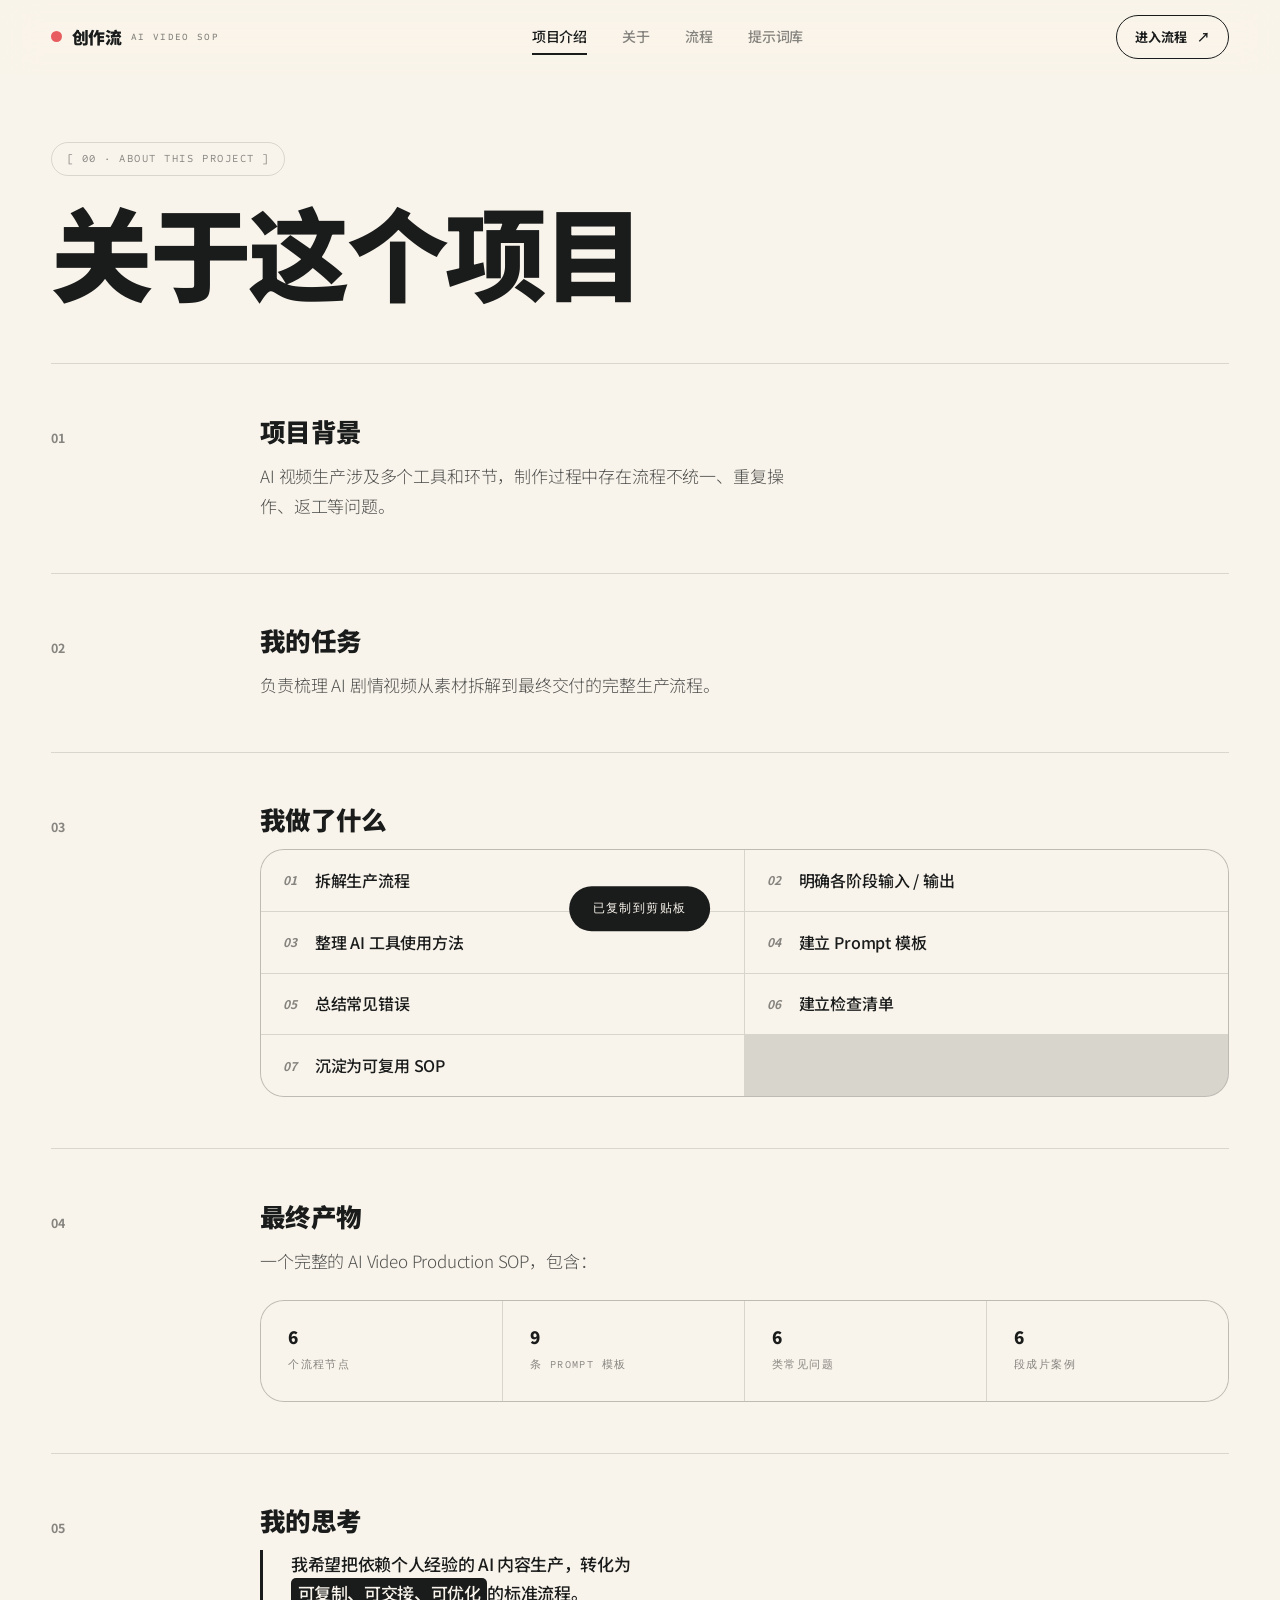
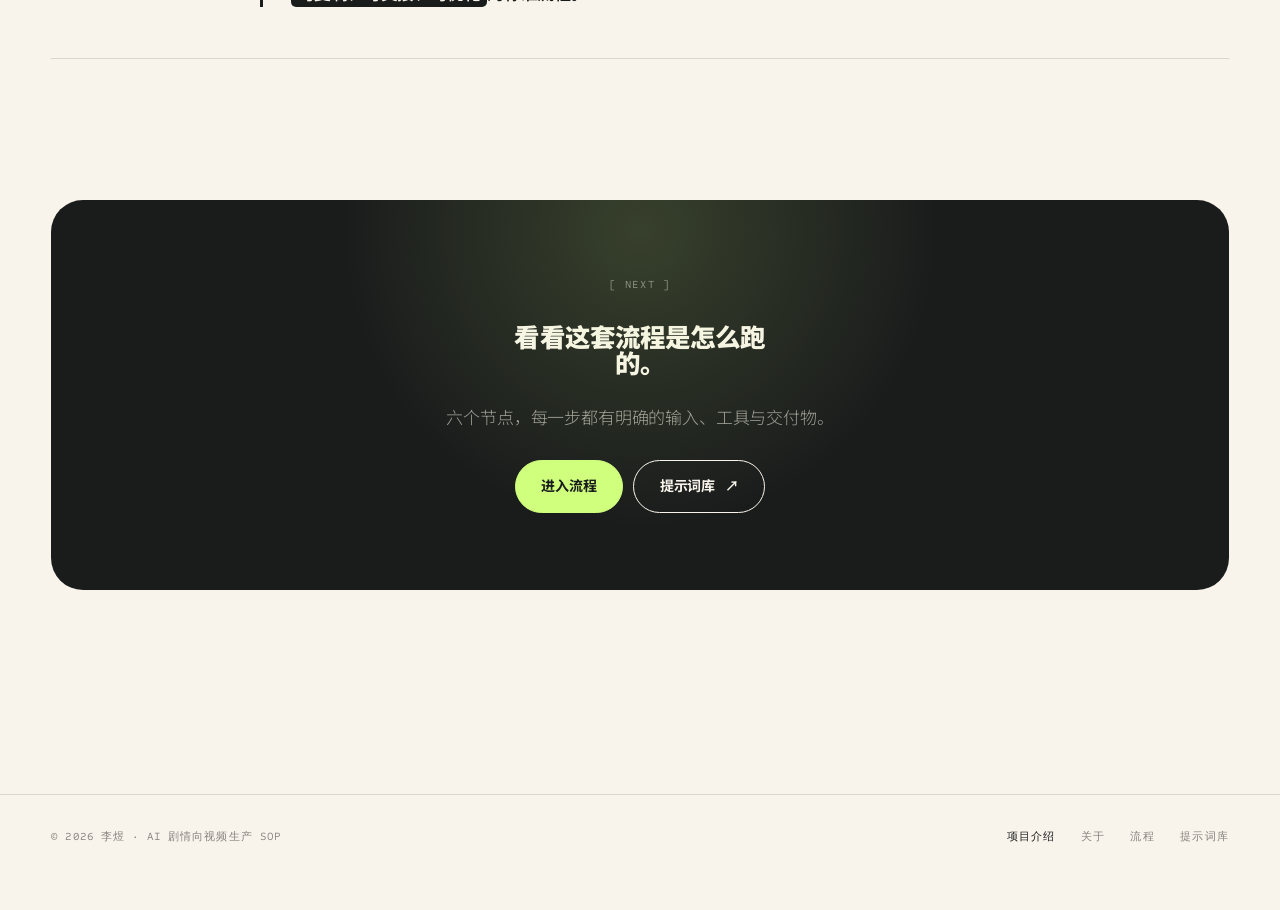
==== about.html @ 64bfa483 "feat: 新增 00 · ABOUT THIS PROJECT 页面，移除电话联系方式 新增 about.html（导航第一位）： - 00 · ABOUT THIS PROJECT，五个板块：  " ====
<!DOCTYPE html>
<html lang="zh-CN">
<head>
<meta charset="UTF-8">
<meta name="viewport" content="width=device-width, initial-scale=1.0">
<title>关于这个项目 · AI Video Production SOP</title>
<meta name="description" content="项目背景、任务、执行过程、最终产物与方法思考。把 AI 剧情视频生产沉淀为可复用的标准流程。">
<link rel="preconnect" href="https://fonts.googleapis.com">
<link rel="preconnect" href="https://fonts.gstatic.com" crossorigin>
<link href="https://fonts.googleapis.com/css2?family=Noto+Sans+SC:wght@300;400;500;700;900&family=Sometype+Mono:wght@400;500;700&display=swap" rel="stylesheet">
<link rel="icon" type="image/svg+xml" href="assets/favicon.svg">
<meta property="og:type" content="website">
<meta property="og:title" content="关于这个项目 · AI Video Production SOP">
<meta property="og:description" content="把依赖个人经验的 AI 内容生产，转化为可复制、可交接、可优化的标准流程。">
<meta property="og:url" content="https://liz9558601-sys.github.io/SOP/about.html">
<meta name="twitter:card" content="summary">
<link rel="stylesheet" href="assets/css/main.css">
</head>
<body>

<div class="prog" id="prog"></div>

<div class="mmenu" id="mmenu">
  <a href="about.html"><i>00</i>项目介绍</a>
  <a href="index.html"><i>01</i>关于</a>
  <a href="process.html"><i>02</i>流程</a>
  <a href="library.html"><i>03</i>提示词库</a>
  <p class="mmenu__foot">李煜</p>
</div>

<header class="nav" id="nav">
  <div class="wrap nav__in">
    <a href="index.html" class="brand">
      <span class="brand__dot"></span>
      创作流 <small>AI VIDEO SOP</small>
    </a>
    <nav class="nav__links">
      <a href="about.html" class="is-active">项目介绍</a>
      <a href="index.html">关于</a>
      <a href="process.html">流程</a>
      <a href="library.html">提示词库</a>
    </nav>
    <div style="display:flex;align-items:center;gap:.6rem">
      <a href="process.html" class="btn btn--sm"><span>进入流程</span><span class="btn__arw">↗</span></a>
      <button class="burger" id="burger" aria-label="打开菜单" aria-expanded="false"><span></span><span></span></button>
    </div>
  </div>
</header>

<main>

<!-- ========== HERO ========== -->
<section class="sec" style="padding-bottom:clamp(2.5rem,5vw,4rem)">
  <div class="wrap">
    <p class="tag rv">[ 00 · ABOUT THIS PROJECT ]</p>
    <h1 class="display rv" style="margin-top:1.5rem">关于这个项目</h1>
  </div>
</section>

<!-- ========== 五个板块 ========== -->
<section style="padding-bottom:var(--sec)">
  <div class="wrap">
    <div class="blks">

      <!-- 01 项目背景 -->
      <article class="blk rv">
        <div class="blk__n">01</div>
        <div class="blk__c">
          <h2>项目背景</h2>
          <p>AI 视频生产涉及多个工具和环节，制作过程中存在流程不统一、重复操作、返工等问题。</p>
        </div>
      </article>

      <!-- 02 我的任务 -->
      <article class="blk rv">
        <div class="blk__n">02</div>
        <div class="blk__c">
          <h2>我的任务</h2>
          <p>负责梳理 AI 剧情视频从素材拆解到最终交付的完整生产流程。</p>
        </div>
      </article>

      <!-- 03 我做了什么 -->
      <article class="blk rv">
        <div class="blk__n">03</div>
        <div class="blk__c">
          <h2>我做了什么</h2>
          <ol class="did">
            <li><i>01</i><span>拆解生产流程</span></li>
            <li><i>02</i><span>明确各阶段输入 / 输出</span></li>
            <li><i>03</i><span>整理 AI 工具使用方法</span></li>
            <li><i>04</i><span>建立 Prompt 模板</span></li>
            <li><i>05</i><span>总结常见错误</span></li>
            <li><i>06</i><span>建立检查清单</span></li>
            <li><i>07</i><span>沉淀为可复用 SOP</span></li>
          </ol>
        </div>
      </article>

      <!-- 04 最终产物 -->
      <article class="blk rv">
        <div class="blk__n">04</div>
        <div class="blk__c">
          <h2>最终产物</h2>
          <p>一个完整的 AI Video Production SOP，包含：</p>
          <div class="deliver">
            <div><b>6</b><span>个流程节点</span></div>
            <div><b>9</b><span>条 Prompt 模板</span></div>
            <div><b>6</b><span>类常见问题</span></div>
            <div><b>6</b><span>段成片案例</span></div>
          </div>
        </div>
      </article>

      <!-- 05 我的思考 -->
      <article class="blk rv">
        <div class="blk__n">05</div>
        <div class="blk__c">
          <h2>我的思考</h2>
          <blockquote class="think">
            <p>我希望把依赖个人经验的 AI 内容生产，转化为<em>可复制、可交接、可优化</em>的标准流程。</p>
          </blockquote>
        </div>
      </article>

    </div>
  </div>
</section>

<!-- ========== CTA ========== -->
<section class="sec" style="padding-top:0">
  <div class="wrap">
    <div class="cta rv">
      <div class="glow"></div>
      <p class="label" style="color:rgba(249,244,235,.5)">[ NEXT ]</p>
      <h2>看看这套流程是怎么跑的。</h2>
      <p>六个节点，每一步都有明确的输入、工具与交付物。</p>
      <div style="display:flex;gap:.6rem;flex-wrap:wrap;justify-content:center">
        <a href="process.html" class="btn btn--lime"><span>进入流程</span></a>
        <a href="library.html" class="btn"><span>提示词库</span><span class="btn__arw">↗</span></a>
      </div>
    </div>
  </div>
</section>

<footer>
  <div class="wrap foot">
    <p>© 2026 李煜 · AI 剧情向视频生产 SOP</p>
    <nav>
      <a href="about.html" class="is-active">项目介绍</a>
      <a href="index.html">关于</a>
      <a href="process.html">流程</a>
      <a href="library.html">提示词库</a>
    </nav>
  </div>
</footer>
</main>

<button class="totop" id="totop" aria-label="回到顶部">↑</button>
<div class="toast" id="toast">已复制到剪贴板</div>

<script src="assets/js/main.js"></script>
</body>
</html>
---- assets/css/main.css ----
/* ============================================================
   tokens
   ============================================================ */
:root{
  --cream:#F9F4EB;
  --cream-2:#F2EBDD;
  --dark:#1A1C1C;
  --muted:rgba(26,28,28,.52);
  --line:rgba(26,28,28,.14);
  --lime:#D0FF7E;
  --red:#E75D60;
  --sand:#E8DFCC;

  --sans:'Noto Sans SC','PingFang SC','Microsoft YaHei',sans-serif;
  --mono:'Sometype Mono',ui-monospace,'SFMono-Regular',Menlo,monospace;

  --pad:clamp(1.25rem,4vw,3.5rem);
  --sec:clamp(5rem,11vw,11rem);
  --r:1.5rem;
  --r-lg:2rem;
}

*,*::before,*::after{box-sizing:border-box;margin:0;padding:0}
html{scroll-behavior:smooth;-webkit-text-size-adjust:100%}
body{
  background:var(--cream);color:var(--dark);
  font-family:var(--sans);font-weight:400;
  font-size:clamp(.95rem,.88rem + .3vw,1.0625rem);
  line-height:1.7;letter-spacing:-.01em;
  -webkit-font-smoothing:antialiased;overflow-x:hidden;
  cursor:default;
}
img,video{display:block;max-width:100%}
a{color:inherit;text-decoration:none}
button{font:inherit;color:inherit;background:none;border:none;cursor:pointer}
::selection{background:var(--lime);color:var(--dark)}

.wrap{max-width:1560px;margin:0 auto;padding-inline:var(--pad)}

/* ============================================================
   type
   ============================================================ */
.mono{font-family:var(--mono);font-weight:500;letter-spacing:.06em}
.label{
  font-family:var(--mono);font-size:.68rem;font-weight:500;
  letter-spacing:.16em;text-transform:uppercase;color:var(--muted);
}
.display{
  font-weight:900;line-height:.98;letter-spacing:-.035em;
  font-size:clamp(2.6rem,1.4rem + 6.2vw,7.5rem);
}
.h2{
  font-weight:900;line-height:1.04;letter-spacing:-.03em;
  font-size:clamp(2rem,1.2rem + 3.4vw,4.25rem);
}
.h3{
  font-weight:700;line-height:1.2;letter-spacing:-.02em;
  font-size:clamp(1.3rem,1.05rem + .9vw,2rem);
}
.h-line{display:block}
.h-shift{margin-left:1.8rem}
.lead{
  font-size:clamp(1rem,.93rem + .5vw,1.35rem);
  line-height:1.62;font-weight:300;color:rgba(26,28,28,.72);
  letter-spacing:-.015em;
}
.rule{height:1px;background:var(--line);border:0}

/* ============================================================
   nav
   ============================================================ */
.nav{
  position:fixed;inset:0 0 auto 0;z-index:100;
  background:rgba(249,244,235,.78);
  backdrop-filter:blur(18px) saturate(160%);
  -webkit-backdrop-filter:blur(18px) saturate(160%);
  border-bottom:1px solid transparent;transition:border-color .4s,background .4s;
}
.nav.stuck{border-bottom-color:var(--line)}
.nav__in{display:flex;align-items:center;justify-content:space-between;gap:2rem;height:74px}
.brand{display:flex;align-items:center;gap:.6rem;font-weight:900;letter-spacing:-.03em;font-size:1.05rem}
.brand__dot{width:11px;height:11px;border-radius:50%;background:var(--red);flex:none;
  animation:pulse 2.4s ease-in-out infinite}
@keyframes pulse{0%,100%{transform:scale(1)}50%{transform:scale(1.35)}}
.brand small{font-family:var(--mono);font-size:.6rem;font-weight:500;letter-spacing:.14em;color:var(--muted)}
.nav__links{display:flex;gap:2.2rem;align-items:center}
.nav__links a{font-size:.875rem;font-weight:500;color:var(--muted);position:relative;transition:color .25s;padding:.25rem 0}
.nav__links a::after{content:'';position:absolute;left:0;bottom:-2px;width:0;height:1.5px;background:var(--dark);transition:width .35s cubic-bezier(.4,0,.2,1)}
.nav__links a:hover,.nav__links a.is-active{color:var(--dark)}
.nav__links a:hover::after,.nav__links a.is-active::after{width:100%}
@media(max-width:900px){.nav__links{display:none}}

/* ============================================================
   buttons
   ============================================================ */
.btn{
  display:inline-flex;align-items:center;gap:.6rem;
  padding:.85rem 1.6rem;border-radius:9999px;
  font-size:.875rem;font-weight:700;letter-spacing:-.01em;
  border:1px solid var(--dark);overflow:hidden;position:relative;
  transition:color .45s cubic-bezier(.4,0,.2,1),transform .3s;
}
.btn::before{
  content:'';position:absolute;inset:0;background:var(--dark);
  transform:translateY(101%);transition:transform .45s cubic-bezier(.4,0,.2,1);z-index:0;border-radius:9999px;
}
.btn:hover::before{transform:translateY(0)}
.btn:hover{color:var(--cream)}
.btn span{position:relative;z-index:1}
.btn--sm{padding:.6rem 1.15rem;font-size:.8125rem}
.btn--fill{background:var(--dark);color:var(--cream)}
.btn--fill::before{background:var(--lime)}
.btn--fill:hover{color:var(--dark)}
.btn--lime{background:var(--lime);border-color:var(--lime);color:var(--dark)}
.btn--lime::before{background:var(--dark)}
.btn--lime:hover{color:var(--lime)}
.btn__arw{transition:transform .4s cubic-bezier(.4,0,.2,1)}
.btn:hover .btn__arw{transform:translate(3px,-3px)}
.btn--ghost{border-color:var(--line);background:transparent;color:var(--dark);font-weight:500}
.btn--ghost::before{background:var(--dark)}
.btn--ghost:hover{color:var(--cream)}

/* ============================================================
   scroll progress
   ============================================================ */
.prog{position:fixed;top:0;left:0;height:2px;width:0;background:var(--lime);z-index:130;
  transition:width .08s linear;pointer-events:none}

/* ============================================================
   burger + mobile menu
   ============================================================ */
.burger{display:none;width:42px;height:42px;border-radius:50%;border:1px solid var(--line);
  flex:none;flex-direction:column;align-items:center;justify-content:center;gap:5px;
  transition:background .3s}
.burger span{display:block;width:16px;height:1.5px;background:var(--dark);
  transition:transform .42s cubic-bezier(.4,0,.2,1)}
.burger.on{background:var(--dark)}
.burger.on span{background:var(--cream)}
.burger.on span:nth-child(1){transform:translateY(3.25px) rotate(45deg)}
.burger.on span:nth-child(2){transform:translateY(-3.25px) rotate(-45deg)}
@media(max-width:900px){.burger{display:flex}}
@media(max-width:620px){.nav .btn{display:none}}

.mmenu{
  position:fixed;inset:0;z-index:99;background:var(--cream);
  display:flex;flex-direction:column;justify-content:center;gap:.2rem;
  padding:6rem var(--pad) 3rem;opacity:0;visibility:hidden;
  transition:opacity .45s cubic-bezier(.4,0,.2,1),visibility .45s;
}
.mmenu.on{opacity:1;visibility:visible}
.mmenu a{
  display:flex;align-items:baseline;gap:1rem;padding:.6rem 0;
  border-bottom:1px solid var(--line);
  font-size:clamp(1.9rem,1.1rem+6vw,3.2rem);font-weight:900;letter-spacing:-.03em;
  opacity:0;transform:translateY(20px);
  transition:opacity .5s cubic-bezier(.16,1,.3,1),transform .5s cubic-bezier(.16,1,.3,1);
}
.mmenu.on a{opacity:1;transform:none}
.mmenu.on a:nth-child(1){transition-delay:.08s}
.mmenu.on a:nth-child(2){transition-delay:.14s}
.mmenu.on a:nth-child(3){transition-delay:.2s}
.mmenu.on a:nth-child(4){transition-delay:.26s}
.mmenu a i{font-family:var(--mono);font-style:normal;font-size:.68rem;letter-spacing:.13em;color:var(--muted);flex:none}
.mmenu__foot{margin-top:2rem;font-family:var(--mono);font-size:.68rem;letter-spacing:.13em;
  text-transform:uppercase;color:var(--muted)}
body.locked{overflow:hidden}

/* ============================================================
   hero (home)
   ============================================================ */
.hero{padding-top:calc(74px + clamp(3.5rem,8vw,7rem));padding-bottom:clamp(4rem,8vw,6.5rem);position:relative;overflow:hidden}
.hero__grid{display:grid;grid-template-columns:1fr;gap:clamp(2rem,4vw,3.5rem)}
@media(min-width:980px){
  .hero__grid{grid-template-columns:minmax(0,1.15fr) minmax(0,.65fr);align-items:end;gap:3.5rem}
}
.hero h1{margin-top:1.5rem}
.hero h1 em{font-style:normal;position:relative;display:inline-block;isolation:isolate}
.hero h1 em::after{
  content:'';position:absolute;left:-.04em;right:-.04em;bottom:.1em;height:.26em;
  background:var(--lime);z-index:-1;border-radius:2px;
  transform:scaleX(0);transform-origin:left;
  animation:underline 1.1s .5s cubic-bezier(.4,0,.2,1) forwards;
}
@keyframes underline{to{transform:scaleX(1)}}

.hero__side{display:flex;flex-direction:column;gap:1.6rem;padding-bottom:.4rem}
.hero__cta{display:flex;flex-wrap:wrap;gap:.6rem}

/* contact card */
.contact{
  border:1px solid var(--line);border-radius:var(--r);
  padding:clamp(1.5rem,2.8vw,2rem);background:rgba(255,255,255,.5);
  display:flex;flex-direction:column;gap:1.1rem;
}
.contact__hd{display:flex;align-items:baseline;justify-content:space-between;gap:1rem}
.contact__name{font-size:clamp(1.6rem,1.2rem+1vw,2.1rem);font-weight:900;letter-spacing:-.03em;line-height:1}
.contact__role{font-family:var(--mono);font-size:.66rem;letter-spacing:.13em;text-transform:uppercase;color:var(--muted)}
.contact__row{display:flex;align-items:center;gap:.75rem;padding:.4rem 0;
  font-family:var(--mono);font-size:.85rem;color:rgba(26,28,28,.82);letter-spacing:.02em}
.contact__row i{width:18px;height:18px;display:grid;place-items:center;border-radius:50%;
  background:var(--dark);color:var(--cream);font-style:normal;font-size:.7rem;flex:none}
.contact__row a{transition:color .2s;border-bottom:1px solid transparent}
.contact__row a:hover{color:var(--dark);border-bottom-color:var(--dark)}

/* ============================================================
   process preview (home)
   ============================================================ */
.preview{display:grid;grid-template-columns:1fr;gap:1rem}
@media(min-width:760px){.preview{grid-template-columns:repeat(3,1fr)}}
@media(min-width:1100px){.preview{grid-template-columns:repeat(6,1fr)}}
.pv{
  border:1px solid var(--line);border-radius:1rem;padding:clamp(1.1rem,1.8vw,1.5rem);
  display:flex;flex-direction:column;gap:.55rem;
  transition:background .4s,border-color .4s,transform .4s;
}
.pv:hover{background:var(--cream-2);border-color:rgba(26,28,28,.26);transform:translateY(-3px)}
.pv__n{font-family:var(--sans);font-weight:700;font-size:.78rem;letter-spacing:.02em;color:var(--muted)}
.pv__t{font-weight:700;font-size:clamp(.95rem,.88rem+.3vw,1.06rem);letter-spacing:-.02em;line-height:1.3}

/* ============================================================
   about blocks (about.html)
   ============================================================ */
.blks{display:flex;flex-direction:column}
.blk{display:grid;grid-template-columns:1fr;gap:.75rem;
  padding-block:clamp(2rem,4vw,3.25rem);border-top:1px solid var(--line)}
.blk:last-child{border-bottom:1px solid var(--line)}
@media(min-width:820px){
  .blk{grid-template-columns:minmax(80px,.14fr) minmax(0,.86fr);gap:clamp(2rem,4vw,3.5rem)}
}
.blk__n{font-family:var(--sans);font-weight:700;font-size:.78rem;letter-spacing:.02em;
  color:var(--muted);padding-top:.8rem}
.blk h2{font-size:clamp(1.4rem,1.1rem+1.3vw,2.1rem);font-weight:900;letter-spacing:-.03em;
  line-height:1.15;margin-bottom:1rem}
.blk p{font-size:clamp(1rem,.95rem+.3vw,1.12rem);line-height:1.78;font-weight:300;
  color:rgba(26,28,28,.75);max-width:60ch}

/* 我做了什么 */
.did{list-style:none;display:grid;grid-template-columns:1fr;gap:1px;
  background:var(--line);border:1px solid var(--line);border-radius:var(--r);overflow:hidden}
@media(min-width:680px){.did{grid-template-columns:repeat(2,1fr)}}
.did li{background:var(--cream);padding:1.05rem 1.35rem;display:flex;align-items:center;gap:1.1rem;
  transition:background .4s}
.did li:hover{background:var(--cream-2)}
.did li i{font-family:var(--sans);font-weight:700;font-size:.75rem;letter-spacing:.02em;
  color:var(--muted);flex:none}
.did li span{font-size:1rem;font-weight:500;letter-spacing:-.01em}

/* 最终产物 */
.deliver{display:grid;grid-template-columns:repeat(2,1fr);gap:1px;margin-top:1.5rem;
  background:var(--line);border:1px solid var(--line);border-radius:var(--r);overflow:hidden}
@media(min-width:820px){.deliver{grid-template-columns:repeat(4,1fr)}}
.deliver>div{background:var(--cream);padding:clamp(1.2rem,2.4vw,1.7rem);transition:background .4s}
.deliver>div:hover{background:var(--cream-2)}
.deliver b{display:block;font-size:clamp(1.9rem,1.4rem+2vw,2.9rem);font-weight:900;
  letter-spacing:-.045em;line-height:1}
.deliver span{display:block;font-family:var(--mono);font-size:.66rem;letter-spacing:.13em;
  text-transform:uppercase;color:var(--muted);margin-top:.65rem}

/* 我的思考 */
.think{margin:0;padding-left:clamp(1.1rem,2.2vw,1.75rem);border-left:3px solid var(--dark)}
.think p{font-size:clamp(1.1rem,1rem+.7vw,1.5rem);line-height:1.65;font-weight:500;
  letter-spacing:-.02em;max-width:34ch;color:var(--dark)}
.think em{font-style:normal;color:var(--cream);background:var(--dark);
  padding:.12em .38em;border-radius:5px}

/* ============================================================
   section
   ============================================================ */
section{position:relative}
.sec{padding-block:var(--sec)}
.sec__head{display:grid;gap:1.5rem;margin-bottom:clamp(3rem,6vw,5rem)}
@media(min-width:1000px){
  .sec__head{grid-template-columns:minmax(0,1fr) minmax(0,.85fr);align-items:end;gap:3rem}
}
.sec__head .lead{max-width:46ch}
.tag{
  display:inline-flex;align-items:center;gap:.5rem;align-self:flex-start;
  padding:.4rem .9rem;border:1px solid var(--line);border-radius:9999px;
  font-family:var(--mono);font-size:.68rem;letter-spacing:.14em;text-transform:uppercase;color:var(--muted);
}

/* ============================================================
   process (process.html)
   ============================================================ */
.proc{display:grid;gap:clamp(2rem,4vw,3.5rem)}
@media(min-width:1080px){
  .proc{grid-template-columns:minmax(180px,.22fr) minmax(0,.78fr);gap:clamp(2.5rem,5vw,5rem);align-items:start}
}
.proc__nav{position:sticky;top:110px;display:none;flex-direction:column;gap:.05rem}
@media(min-width:1080px){.proc__nav{display:flex}}
.proc__nav button{
  display:flex;align-items:baseline;gap:.9rem;padding:.7rem .85rem;border-radius:.65rem;
  text-align:left;transition:background .3s,color .3s;color:var(--muted);
}
.proc__nav button i{font-family:var(--sans);font-weight:700;font-style:normal;font-size:.72rem;letter-spacing:.01em;flex:none}
.proc__nav button b{font-size:.92rem;font-weight:700;letter-spacing:-.02em}
.proc__nav button:hover{color:var(--dark)}
.proc__nav button.on{background:var(--dark);color:var(--cream)}

.steps{display:flex;flex-direction:column;gap:clamp(1.1rem,2.2vw,1.75rem)}
.step{
  border:1px solid var(--line);border-radius:var(--r-lg);
  padding:clamp(1.5rem,3vw,2.4rem);background:var(--cream);
  scroll-margin-top:110px;position:relative;overflow:hidden;
  transition:border-color .4s,box-shadow .4s,background .4s;
}
.step::before{
  content:'';position:absolute;inset:0;background:var(--cream-2);
  opacity:0;transition:opacity .5s;z-index:0;
}
.step:hover{border-color:rgba(26,28,28,.28);box-shadow:0 18px 50px -30px rgba(26,28,28,.35)}
.step:hover::before{opacity:1}
.step>*{position:relative;z-index:1}
.step__top{display:flex;align-items:flex-start;justify-content:space-between;gap:1.5rem;flex-wrap:wrap}
.step__num{
  font-family:var(--sans);font-size:clamp(3.2rem,1.8rem+5vw,6rem);font-weight:900;
  letter-spacing:-.045em;line-height:.9;color:var(--dark);
  transition:opacity .35s;
}
.step:hover .step__num{opacity:.55}
.step__tagline{font-family:var(--mono);font-size:.7rem;letter-spacing:.11em;color:var(--muted);
  text-transform:uppercase;text-align:right;max-width:24ch;line-height:1.6;padding-top:.5rem}
.step h3{margin:1rem 0 1rem;font-weight:900;letter-spacing:-.03em;line-height:1.1;
  font-size:clamp(1.45rem,1.1rem+1.4vw,2.3rem)}
.step__desc{color:rgba(26,28,28,.7);font-weight:300;max-width:62ch;
  font-size:clamp(.95rem,.9rem+.2vw,1.04rem)}

/* neutral chips (single unified style) */
.chips{display:flex;flex-wrap:wrap;gap:.45rem;margin:1.4rem 0}
.chip{
  display:inline-flex;align-items:center;gap:.45rem;padding:.42rem .85rem;
  border-radius:9999px;border:1px solid var(--line);background:rgba(255,255,255,.55);
  font-family:var(--mono);font-size:.7rem;letter-spacing:.06em;color:rgba(26,28,28,.78);
}
.chip u{text-decoration:none;color:var(--muted);margin-right:.05em}

.pts{list-style:none;display:flex;flex-direction:column;gap:.65rem;margin-top:.4rem}
.pts li{display:flex;gap:.8rem;align-items:flex-start;font-size:.94rem;color:rgba(26,28,28,.78);font-weight:300}
.pts li::before{content:'';flex:none;width:6px;height:6px;border-radius:50%;background:var(--dark);margin-top:.62em}

/* prompt block (in step) */
.pbox{margin-top:1.5rem;border:1px solid var(--line);border-radius:var(--r);background:rgba(255,255,255,.62);overflow:hidden}
.pbox__hd{display:flex;align-items:center;justify-content:space-between;gap:1rem;
  padding:.85rem 1.15rem;border-bottom:1px solid var(--line);background:rgba(255,255,255,.4)}
.pbox__hd .mono{font-size:.68rem;letter-spacing:.14em;text-transform:uppercase;color:var(--muted)}
.copy{display:inline-flex;align-items:center;gap:.4rem;font-family:var(--mono);font-size:.68rem;
  letter-spacing:.1em;text-transform:uppercase;padding:.38rem .8rem;border-radius:9999px;
  border:1px solid var(--line);transition:background .3s,color .3s,border-color .3s}
.copy:hover{background:var(--dark);color:var(--cream);border-color:var(--dark)}
.copy.done{background:var(--lime);border-color:var(--lime);color:var(--dark)}
.pbox pre{
  padding:1.15rem;font-family:var(--mono);font-size:.8rem;line-height:1.85;
  white-space:pre-wrap;word-break:break-word;color:rgba(26,28,28,.86);
  max-height:8.5rem;overflow:hidden;transition:max-height .5s cubic-bezier(.4,0,.2,1);
}
.pbox.open pre{max-height:70rem}
.pbox__more{display:flex;justify-content:center;padding:.6rem;border-top:1px solid var(--line);
  font-family:var(--mono);font-size:.66rem;letter-spacing:.13em;text-transform:uppercase;color:var(--muted);
  transition:background .3s}
.pbox__more:hover{background:rgba(255,255,255,.5)}

/* ============================================================
   video gallery (step 06) — horizontal scroll
   ============================================================ */
.videos{margin-top:2rem;border-top:1px solid var(--line);padding-top:1.75rem}
.videos__hd{display:flex;align-items:flex-end;justify-content:space-between;gap:1.5rem;flex-wrap:wrap;margin-bottom:1.25rem}
.videos__hd > div{display:flex;flex-direction:column;gap:.3rem}
.videos__hd h4{font-size:clamp(1.05rem,.95rem+.5vw,1.3rem);font-weight:700;letter-spacing:-.02em}
.videos__hd p{font-family:var(--mono);font-size:.66rem;letter-spacing:.13em;text-transform:uppercase;color:var(--muted)}
.videos__hd .tool{font-family:var(--mono);font-size:.66rem;letter-spacing:.13em;text-transform:uppercase;color:var(--muted);
  padding:.4rem .8rem;border:1px solid var(--line);border-radius:9999px;align-self:flex-end}
.videos__hd .tool b{color:var(--dark);font-weight:700;letter-spacing:.04em}
.videos__row{
  display:flex;flex-wrap:nowrap;gap:.85rem;overflow-x:auto;
  padding:1rem 0 1.25rem;margin:-1rem 0 -1.25rem;
  scroll-snap-type:x mandatory;scroll-padding-left:0;
  -webkit-overflow-scrolling:touch;
  scrollbar-width:thin;scrollbar-color:rgba(26,28,28,.25) transparent;
}
.videos__row::-webkit-scrollbar{height:6px}
.videos__row::-webkit-scrollbar-thumb{background:rgba(26,28,28,.2);border-radius:9999px}
.videos__row::-webkit-scrollbar-track{background:transparent}
.vitem{
  flex:0 0 auto;width:clamp(160px,20vw,240px);
  scroll-snap-align:start;
  border-radius:1rem;overflow:hidden;background:#000;position:relative;
  border:1px solid rgba(26,28,28,.12);transition:transform .4s,box-shadow .4s;
}
.vitem:hover{transform:translateY(-4px);box-shadow:0 26px 60px -30px rgba(26,28,28,.5)}
.vitem video{width:100%;aspect-ratio:9/16;object-fit:cover;background:#000;display:block}
.vitem__cap{position:absolute;left:.65rem;top:.65rem;font-family:var(--mono);font-size:.62rem;
  letter-spacing:.1em;padding:.2rem .55rem;border-radius:6px;
  background:rgba(249,244,235,.92);color:var(--dark);font-weight:700;text-transform:uppercase}

/* ============================================================
   prompt library
   ============================================================ */
.lib{background:var(--dark);color:var(--cream);border-radius:var(--r-lg);
  padding:clamp(1.75rem,4vw,3.5rem);position:relative;overflow:hidden}
.lib .lead{color:rgba(249,244,235,.62)}
.lib .h2{color:var(--cream)}
.lib .label,.lib .tag{color:rgba(249,244,235,.5);border-color:rgba(249,244,235,.2)}
.filters{display:flex;flex-wrap:wrap;align-items:center;gap:.55rem;margin:2rem 0 2rem}
.filters button{
  padding:.5rem 1.05rem;border-radius:9999px;font-size:.8125rem;font-weight:500;
  border:1px solid rgba(249,244,235,.22);color:rgba(249,244,235,.7);
  transition:background .3s,color .3s,border-color .3s;letter-spacing:-.01em;
}
.filters button[data-f]:hover{border-color:rgba(249,244,235,.6);color:var(--cream)}
.filters button[data-f].on{background:var(--lime);border-color:var(--lime);color:var(--dark);font-weight:700}
.bulk{
  margin-left:auto;font-family:var(--mono);font-size:.66rem;letter-spacing:.11em;text-transform:uppercase;
  padding:.5rem 1rem;border-radius:9999px;border:1px solid rgba(249,244,235,.22);
  color:rgba(249,244,235,.7);white-space:nowrap;
  transition:background .3s,color .3s,border-color .3s;
}
.bulk:hover{background:var(--lime);color:var(--dark);border-color:var(--lime)}
.bulk.done{background:var(--lime);color:var(--dark);border-color:var(--lime)}

.cards{display:grid;grid-template-columns:1fr;gap:1rem}
@media(min-width:760px){.cards{grid-template-columns:repeat(2,1fr)}}
@media(min-width:1240px){.cards{grid-template-columns:repeat(3,1fr)}}
.card{
  border:1px solid rgba(249,244,235,.16);border-radius:var(--r);
  padding:1.5rem;display:flex;flex-direction:column;gap:.9rem;
  background:rgba(249,244,235,.035);transition:background .4s,border-color .4s,transform .4s;
}
.card:hover{background:rgba(249,244,235,.075);border-color:rgba(249,244,235,.34);transform:translateY(-3px)}
.card[hidden]{display:none}
.card__hd{display:flex;align-items:center;justify-content:space-between;gap:1rem}
.card__id{font-family:var(--mono);font-size:.68rem;letter-spacing:.12em;color:var(--lime)}
.card__kind{font-family:var(--mono);font-size:.62rem;letter-spacing:.1em;text-transform:uppercase;
  padding:.22rem .6rem;border-radius:9999px;border:1px solid rgba(249,244,235,.2);color:rgba(249,244,235,.6)}
.card h4{font-size:1.06rem;font-weight:700;letter-spacing:-.02em;line-height:1.35}
.card pre{
  font-family:var(--mono);font-size:.75rem;line-height:1.8;color:rgba(249,244,235,.66);
  white-space:pre-wrap;word-break:break-word;
  max-height:6.2rem;overflow:hidden;transition:max-height .5s cubic-bezier(.4,0,.2,1);
  border-left:2px solid rgba(208,255,126,.45);padding-left:.85rem;
}
.card.open pre{max-height:44rem}
.card__ft{display:flex;align-items:center;justify-content:space-between;gap:1rem;margin-top:auto;padding-top:.4rem}
.card__ft .copy{border-color:rgba(249,244,235,.22);color:rgba(249,244,235,.75)}
.card__ft .copy:hover{background:var(--cream);color:var(--dark);border-color:var(--cream)}
.card__ft .copy.done{background:var(--lime);border-color:var(--lime);color:var(--dark)}
.more{font-family:var(--mono);font-size:.66rem;letter-spacing:.12em;text-transform:uppercase;
  color:rgba(249,244,235,.45);transition:color .3s}
.more:hover{color:var(--lime)}

/* ============================================================
   pitfalls
   ============================================================ */
.pits{display:grid;grid-template-columns:1fr;gap:1px;background:var(--line);
  border:1px solid var(--line);border-radius:var(--r);overflow:hidden}
@media(min-width:900px){.pits{grid-template-columns:repeat(2,1fr)}}
.pit{background:var(--cream);padding:clamp(1.5rem,2.8vw,2.2rem);
  display:flex;flex-direction:column;gap:.75rem;transition:background .4s}
.pit:hover{background:var(--cream-2)}
.pit__n{font-family:var(--sans);font-weight:700;font-size:.72rem;letter-spacing:.04em;color:var(--red)}
.pit h4{font-size:1.12rem;font-weight:700;letter-spacing:-.02em;line-height:1.35}
.pit p{font-size:.92rem;font-weight:300;color:rgba(26,28,28,.7);line-height:1.7}
.pit .swap{display:flex;align-items:center;gap:.6rem;flex-wrap:wrap;margin-top:.2rem;
  font-family:var(--mono);font-size:.72rem;letter-spacing:.02em}
.pit .swap s{color:rgba(26,28,28,.42);text-decoration-thickness:1px}
.pit .swap em{font-style:normal;color:var(--cream);background:var(--dark);padding:.25rem .65rem;border-radius:6px;font-weight:500}

/* ============================================================
   CTA + footer
   ============================================================ */
.cta{background:var(--dark);color:var(--cream);border-radius:var(--r-lg);
  padding:clamp(2.5rem,6vw,5.5rem) clamp(1.5rem,4vw,3.5rem);text-align:center;
  display:flex;flex-direction:column;align-items:center;gap:1.75rem;position:relative;overflow:hidden}
.cta h2{font-weight:900;letter-spacing:-.035em;line-height:1.02;
  font-size:clamp(2rem,1.2rem+4.2vw,4.75rem);max-width:18ch}
.cta p{color:rgba(249,244,235,.6);max-width:54ch;font-weight:300;font-size:clamp(.95rem,.9rem+.3vw,1.12rem)}
.cta .btn{border-color:var(--cream);color:var(--cream)}
.cta .btn::before{background:var(--cream)}
.cta .btn:hover{color:var(--dark)}
.cta .btn--lime{border-color:var(--lime);background:var(--lime);color:var(--dark)}
.cta .btn--lime::before{background:var(--cream)}
.cta .btn--lime:hover{color:var(--dark)}
.glow{position:absolute;width:620px;height:620px;border-radius:50%;
  background:radial-gradient(circle,rgba(208,255,126,.16),transparent 68%);
  top:-280px;left:50%;transform:translateX(-50%);pointer-events:none}

footer{padding-block:clamp(2.5rem,5vw,4rem)}
.foot{display:flex;flex-wrap:wrap;gap:1.5rem;align-items:center;justify-content:space-between;
  padding-top:2rem;border-top:1px solid var(--line)}
.foot p{font-family:var(--mono);font-size:.7rem;letter-spacing:.1em;color:var(--muted);text-transform:uppercase}
.foot nav{display:flex;gap:1.6rem;flex-wrap:wrap}
.foot nav a{font-family:var(--mono);font-size:.7rem;letter-spacing:.1em;color:var(--muted);text-transform:uppercase;transition:color .25s}
.foot nav a:hover{color:var(--dark)}
.foot nav a.is-active{color:var(--dark)}

/* ============================================================
   back to top + toast
   ============================================================ */
.totop{
  position:fixed;right:clamp(1rem,3vw,2rem);bottom:clamp(1rem,3vw,2rem);z-index:95;
  width:48px;height:48px;border-radius:50%;background:var(--dark);color:var(--cream);
  display:grid;place-items:center;font-size:1rem;
  opacity:0;visibility:hidden;transform:translateY(14px);
  transition:opacity .4s,visibility .4s,transform .4s,background .3s;
}
.totop.on{opacity:1;visibility:visible;transform:none}
.totop:hover{background:var(--red)}

.toast{
  position:fixed;left:50%;bottom:2rem;transform:translate(-50%,140%);z-index:200;
  background:var(--dark);color:var(--cream);padding:.8rem 1.5rem;border-radius:9999px;
  font-family:var(--mono);font-size:.72rem;letter-spacing:.12em;text-transform:uppercase;
  transition:transform .5s cubic-bezier(.16,1,.3,1);pointer-events:none;white-space:nowrap;
}
.toast.on{transform:translate(-50%,0)}

/* ============================================================
   reveal + reduced motion
   ============================================================ */
.rv{opacity:0;transform:translateY(26px);transition:opacity .85s cubic-bezier(.16,1,.3,1),transform .85s cubic-bezier(.16,1,.3,1)}
.rv.in{opacity:1;transform:none}
@media(prefers-reduced-motion:reduce){
  .rv{opacity:1;transform:none;transition:none}
  html{scroll-behavior:auto}
  .brand__dot{animation:none}
}
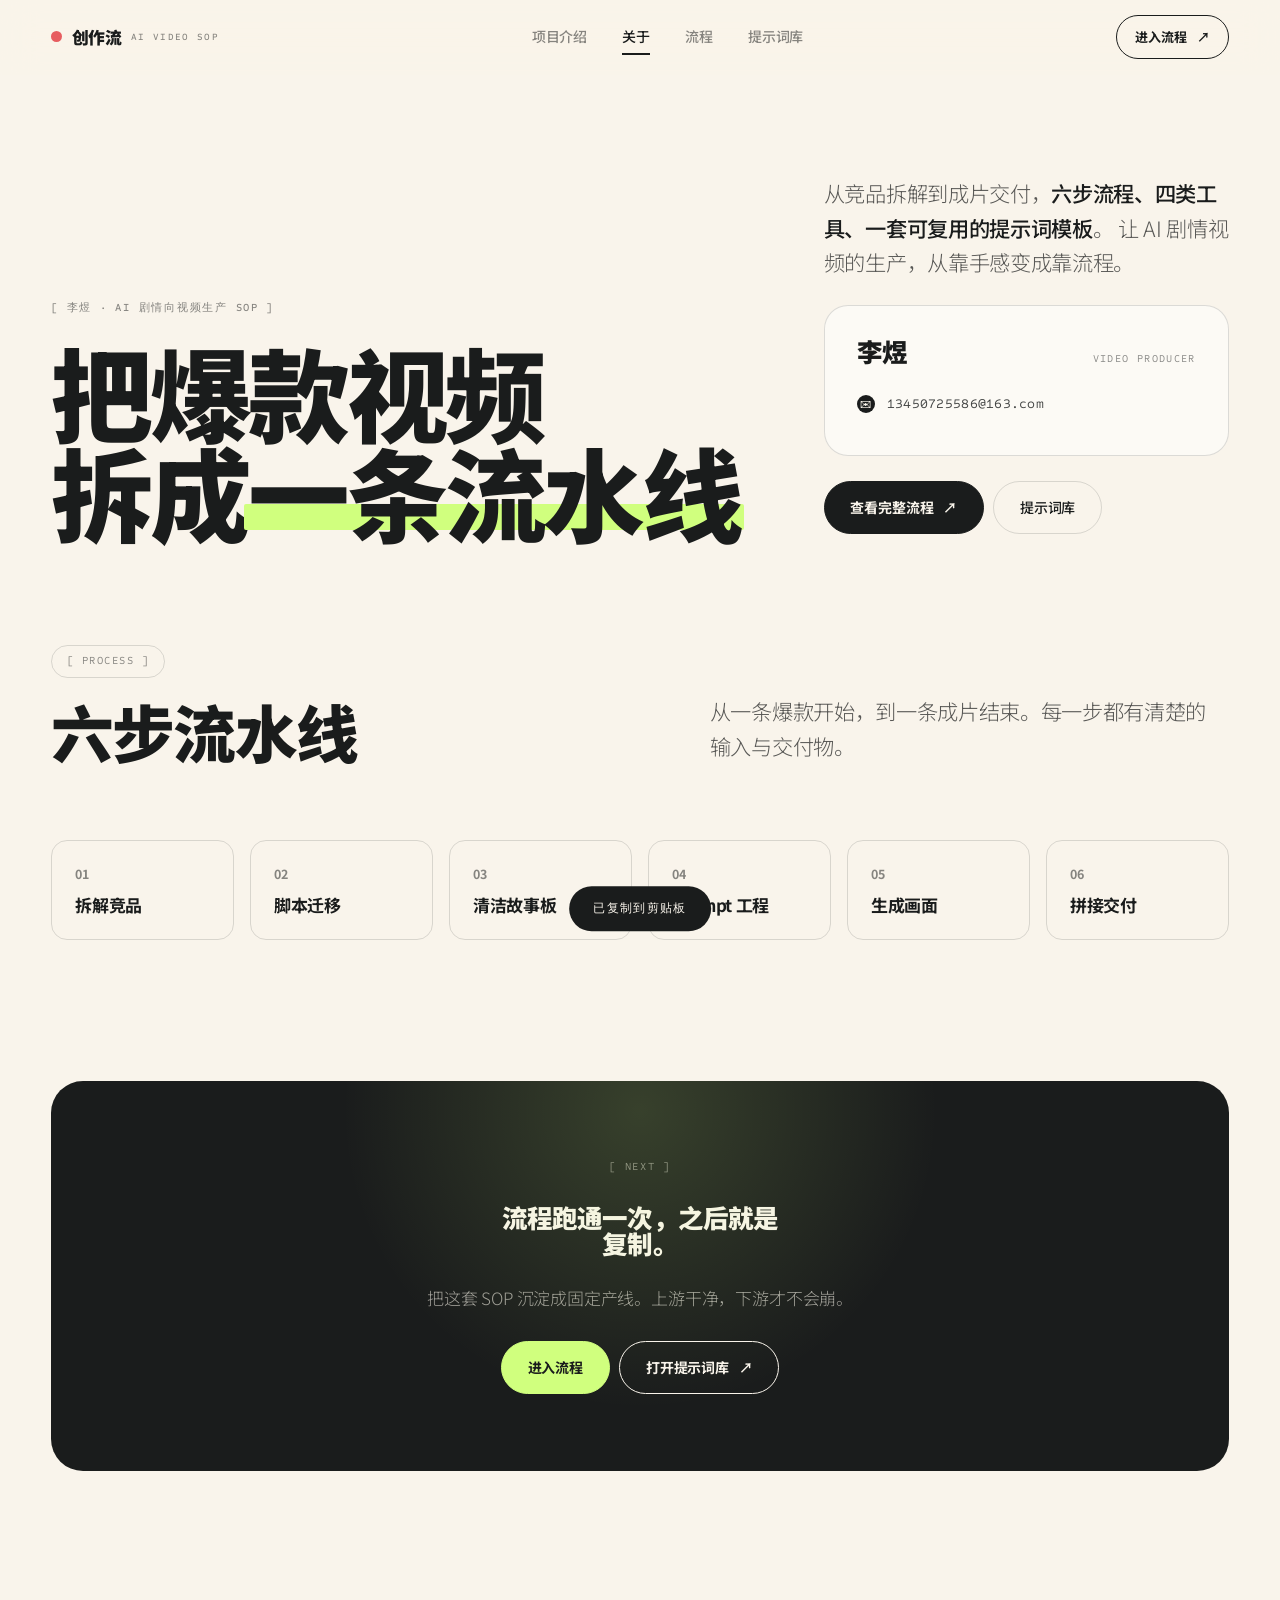
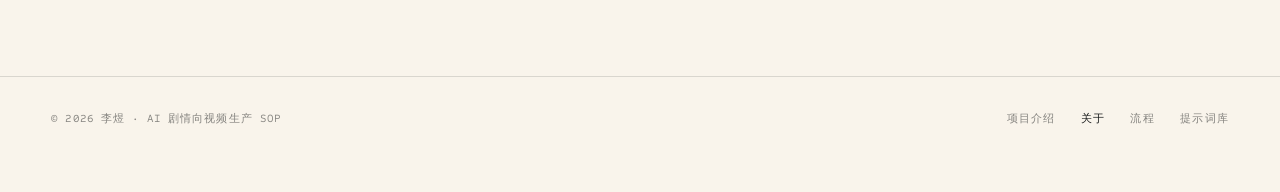
==== commit 55d64d80: "refactor: 「项目介绍」设为落地页 交换 index.html 与 about.html 的内容： - index.html（根 URL）= 项目介绍 ABOUT THIS PROJECT ←" ====
--- a/about.html
+++ b/about.html
@@ -3,17 +3,18 @@
 <head>
 <meta charset="UTF-8">
 <meta name="viewport" content="width=device-width, initial-scale=1.0">
-<title>关于这个项目 · AI Video Production SOP</title>
-<meta name="description" content="项目背景、任务、执行过程、最终产物与方法思考。把 AI 剧情视频生产沉淀为可复用的标准流程。">
+<title>李煜 · AI 剧情向视频生产 SOP</title>
+<meta name="description" content="李煜 · AI 剧情向视频生产标准化作业流程。六步流水线、可复用提示词、已在 TikTok 橱窗号跑通的成片。">
+<link rel="icon" type="image/svg+xml" href="assets/favicon.svg">
+<meta property="og:type" content="website">
+<meta property="og:title" content="李煜 · AI 剧情向视频生产 SOP">
+<meta property="og:description" content="六步流水线、可复用提示词、已在 TikTok 橱窗号跑通的成片。">
+<meta property="og:url" content="https://liz9558601-sys.github.io/SOP/about.html">
+<meta property="og:image" content="https://liz9558601-sys.github.io/SOP/assets/videos/posters/01-0729.jpg">
+<meta name="twitter:card" content="summary_large_image">
 <link rel="preconnect" href="https://fonts.googleapis.com">
 <link rel="preconnect" href="https://fonts.gstatic.com" crossorigin>
 <link href="https://fonts.googleapis.com/css2?family=Noto+Sans+SC:wght@300;400;500;700;900&family=Sometype+Mono:wght@400;500;700&display=swap" rel="stylesheet">
-<link rel="icon" type="image/svg+xml" href="assets/favicon.svg">
-<meta property="og:type" content="website">
-<meta property="og:title" content="关于这个项目 · AI Video Production SOP">
-<meta property="og:description" content="把依赖个人经验的 AI 内容生产，转化为可复制、可交接、可优化的标准流程。">
-<meta property="og:url" content="https://liz9558601-sys.github.io/SOP/about.html">
-<meta name="twitter:card" content="summary">
 <link rel="stylesheet" href="assets/css/main.css">
 </head>
 <body>
@@ -21,8 +22,8 @@
 <div class="prog" id="prog"></div>
 
 <div class="mmenu" id="mmenu">
-  <a href="about.html"><i>00</i>项目介绍</a>
-  <a href="index.html"><i>01</i>关于</a>
+  <a href="index.html"><i>00</i>项目介绍</a>
+  <a href="about.html"><i>01</i>关于</a>
   <a href="process.html"><i>02</i>流程</a>
   <a href="library.html"><i>03</i>提示词库</a>
   <p class="mmenu__foot">李煜</p>
@@ -35,8 +36,8 @@
       创作流 <small>AI VIDEO SOP</small>
     </a>
     <nav class="nav__links">
-      <a href="about.html" class="is-active">项目介绍</a>
-      <a href="index.html">关于</a>
+            <a href="index.html">项目介绍</a>
+<a href="about.html" class="is-active">关于</a>
       <a href="process.html">流程</a>
       <a href="library.html">提示词库</a>
     </nav>
@@ -50,79 +51,60 @@
 <main>
 
 <!-- ========== HERO ========== -->
-<section class="sec" style="padding-bottom:clamp(2.5rem,5vw,4rem)">
+<section class="hero">
   <div class="wrap">
-    <p class="tag rv">[ 00 · ABOUT THIS PROJECT ]</p>
-    <h1 class="display rv" style="margin-top:1.5rem">关于这个项目</h1>
+    <div class="hero__grid">
+      <div>
+        <p class="label rv">[ 李煜 · AI 剧情向视频生产 SOP ]</p>
+        <h1 class="display rv">把爆款视频<br>拆成<em>一条流水线</em></h1>
+      </div>
+      <div class="hero__side">
+        <p class="lead rv">
+          从竞品拆解到成片交付，<strong style="font-weight:500;color:var(--dark)">六步流程、四类工具、一套可复用的提示词模板</strong>。
+          让 AI 剧情视频的生产，从靠手感变成靠流程。
+        </p>
+
+        <!-- contact -->
+        <aside class="contact rv" aria-label="联系方式">
+          <div class="contact__hd">
+            <h2 class="contact__name">李煜</h2>
+            <span class="contact__role">Video Producer</span>
+          </div>
+          <div class="contact__row">
+            <i>✉</i>
+            <a href="mailto:13450725586@163.com">13450725586@163.com</a>
+          </div>
+        </aside>
+
+        <div class="hero__cta rv">
+          <a href="process.html" class="btn btn--fill"><span>查看完整流程</span><span class="btn__arw">↗</span></a>
+          <a href="library.html" class="btn btn--ghost"><span>提示词库</span></a>
+        </div>
+      </div>
+    </div>
   </div>
 </section>
 
-<!-- ========== 五个板块 ========== -->
-<section style="padding-bottom:var(--sec)">
+<!-- ========== PROCESS OVERVIEW ========== -->
+<section class="sec" style="padding-top:0">
   <div class="wrap">
-    <div class="blks">
+    <div class="sec__head">
+      <div>
+        <p class="tag rv">[ PROCESS ]</p>
+        <h2 class="h2 rv" style="margin-top:1.25rem">六步流水线</h2>
+      </div>
+      <p class="lead rv">
+        从一条爆款开始，到一条成片结束。每一步都有清楚的输入与交付物。
+      </p>
+    </div>
 
-      <!-- 01 项目背景 -->
-      <article class="blk rv">
-        <div class="blk__n">01</div>
-        <div class="blk__c">
-          <h2>项目背景</h2>
-          <p>AI 视频生产涉及多个工具和环节，制作过程中存在流程不统一、重复操作、返工等问题。</p>
-        </div>
-      </article>
-
-      <!-- 02 我的任务 -->
-      <article class="blk rv">
-        <div class="blk__n">02</div>
-        <div class="blk__c">
-          <h2>我的任务</h2>
-          <p>负责梳理 AI 剧情视频从素材拆解到最终交付的完整生产流程。</p>
-        </div>
-      </article>
-
-      <!-- 03 我做了什么 -->
-      <article class="blk rv">
-        <div class="blk__n">03</div>
-        <div class="blk__c">
-          <h2>我做了什么</h2>
-          <ol class="did">
-            <li><i>01</i><span>拆解生产流程</span></li>
-            <li><i>02</i><span>明确各阶段输入 / 输出</span></li>
-            <li><i>03</i><span>整理 AI 工具使用方法</span></li>
-            <li><i>04</i><span>建立 Prompt 模板</span></li>
-            <li><i>05</i><span>总结常见错误</span></li>
-            <li><i>06</i><span>建立检查清单</span></li>
-            <li><i>07</i><span>沉淀为可复用 SOP</span></li>
-          </ol>
-        </div>
-      </article>
-
-      <!-- 04 最终产物 -->
-      <article class="blk rv">
-        <div class="blk__n">04</div>
-        <div class="blk__c">
-          <h2>最终产物</h2>
-          <p>一个完整的 AI Video Production SOP，包含：</p>
-          <div class="deliver">
-            <div><b>6</b><span>个流程节点</span></div>
-            <div><b>9</b><span>条 Prompt 模板</span></div>
-            <div><b>6</b><span>类常见问题</span></div>
-            <div><b>6</b><span>段成片案例</span></div>
-          </div>
-        </div>
-      </article>
-
-      <!-- 05 我的思考 -->
-      <article class="blk rv">
-        <div class="blk__n">05</div>
-        <div class="blk__c">
-          <h2>我的思考</h2>
-          <blockquote class="think">
-            <p>我希望把依赖个人经验的 AI 内容生产，转化为<em>可复制、可交接、可优化</em>的标准流程。</p>
-          </blockquote>
-        </div>
-      </article>
-
+    <div class="preview">
+      <a class="pv rv" href="process.html#s1"><span class="pv__n">01</span><span class="pv__t">拆解竞品</span></a>
+      <a class="pv rv" href="process.html#s2"><span class="pv__n">02</span><span class="pv__t">脚本迁移</span></a>
+      <a class="pv rv" href="process.html#s3"><span class="pv__n">03</span><span class="pv__t">清洁故事板</span></a>
+      <a class="pv rv" href="process.html#s4"><span class="pv__n">04</span><span class="pv__t">Prompt 工程</span></a>
+      <a class="pv rv" href="process.html#s5"><span class="pv__n">05</span><span class="pv__t">生成画面</span></a>
+      <a class="pv rv" href="process.html#s6"><span class="pv__n">06</span><span class="pv__t">拼接交付</span></a>
     </div>
   </div>
 </section>
@@ -133,11 +115,11 @@
     <div class="cta rv">
       <div class="glow"></div>
       <p class="label" style="color:rgba(249,244,235,.5)">[ NEXT ]</p>
-      <h2>看看这套流程是怎么跑的。</h2>
-      <p>六个节点，每一步都有明确的输入、工具与交付物。</p>
+      <h2>流程跑通一次，之后就是复制。</h2>
+      <p>把这套 SOP 沉淀成固定产线。上游干净，下游才不会崩。</p>
       <div style="display:flex;gap:.6rem;flex-wrap:wrap;justify-content:center">
         <a href="process.html" class="btn btn--lime"><span>进入流程</span></a>
-        <a href="library.html" class="btn"><span>提示词库</span><span class="btn__arw">↗</span></a>
+        <a href="library.html" class="btn"><span>打开提示词库</span><span class="btn__arw">↗</span></a>
       </div>
     </div>
   </div>
@@ -147,8 +129,8 @@
   <div class="wrap foot">
     <p>© 2026 李煜 · AI 剧情向视频生产 SOP</p>
     <nav>
-      <a href="about.html" class="is-active">项目介绍</a>
-      <a href="index.html">关于</a>
+            <a href="index.html">项目介绍</a>
+<a href="about.html" class="is-active">关于</a>
       <a href="process.html">流程</a>
       <a href="library.html">提示词库</a>
     </nav>
@@ -161,4 +143,4 @@
 
 <script src="assets/js/main.js"></script>
 </body>
-</html>
+</html>
--- a/assets/css/main.css
+++ b/assets/css/main.css
@@ -232,7 +232,7 @@
 .blk h2{font-size:clamp(1.4rem,1.1rem+1.3vw,2.1rem);font-weight:900;letter-spacing:-.03em;
   line-height:1.15;margin-bottom:1rem}
 .blk p{font-size:clamp(1rem,.95rem+.3vw,1.12rem);line-height:1.78;font-weight:300;
-  color:rgba(26,28,28,.75);max-width:60ch}
+  color:rgba(26,28,28,.75);max-width:44em}
 
 /* 我做了什么 */
 .did{list-style:none;display:grid;grid-template-columns:1fr;gap:1px;
@@ -259,7 +259,7 @@
 /* 我的思考 */
 .think{margin:0;padding-left:clamp(1.1rem,2.2vw,1.75rem);border-left:3px solid var(--dark)}
 .think p{font-size:clamp(1.1rem,1rem+.7vw,1.5rem);line-height:1.65;font-weight:500;
-  letter-spacing:-.02em;max-width:34ch;color:var(--dark)}
+  letter-spacing:-.02em;max-width:42em;color:var(--dark)}
 .think em{font-style:normal;color:var(--cream);background:var(--dark);
   padding:.12em .38em;border-radius:5px}
 
